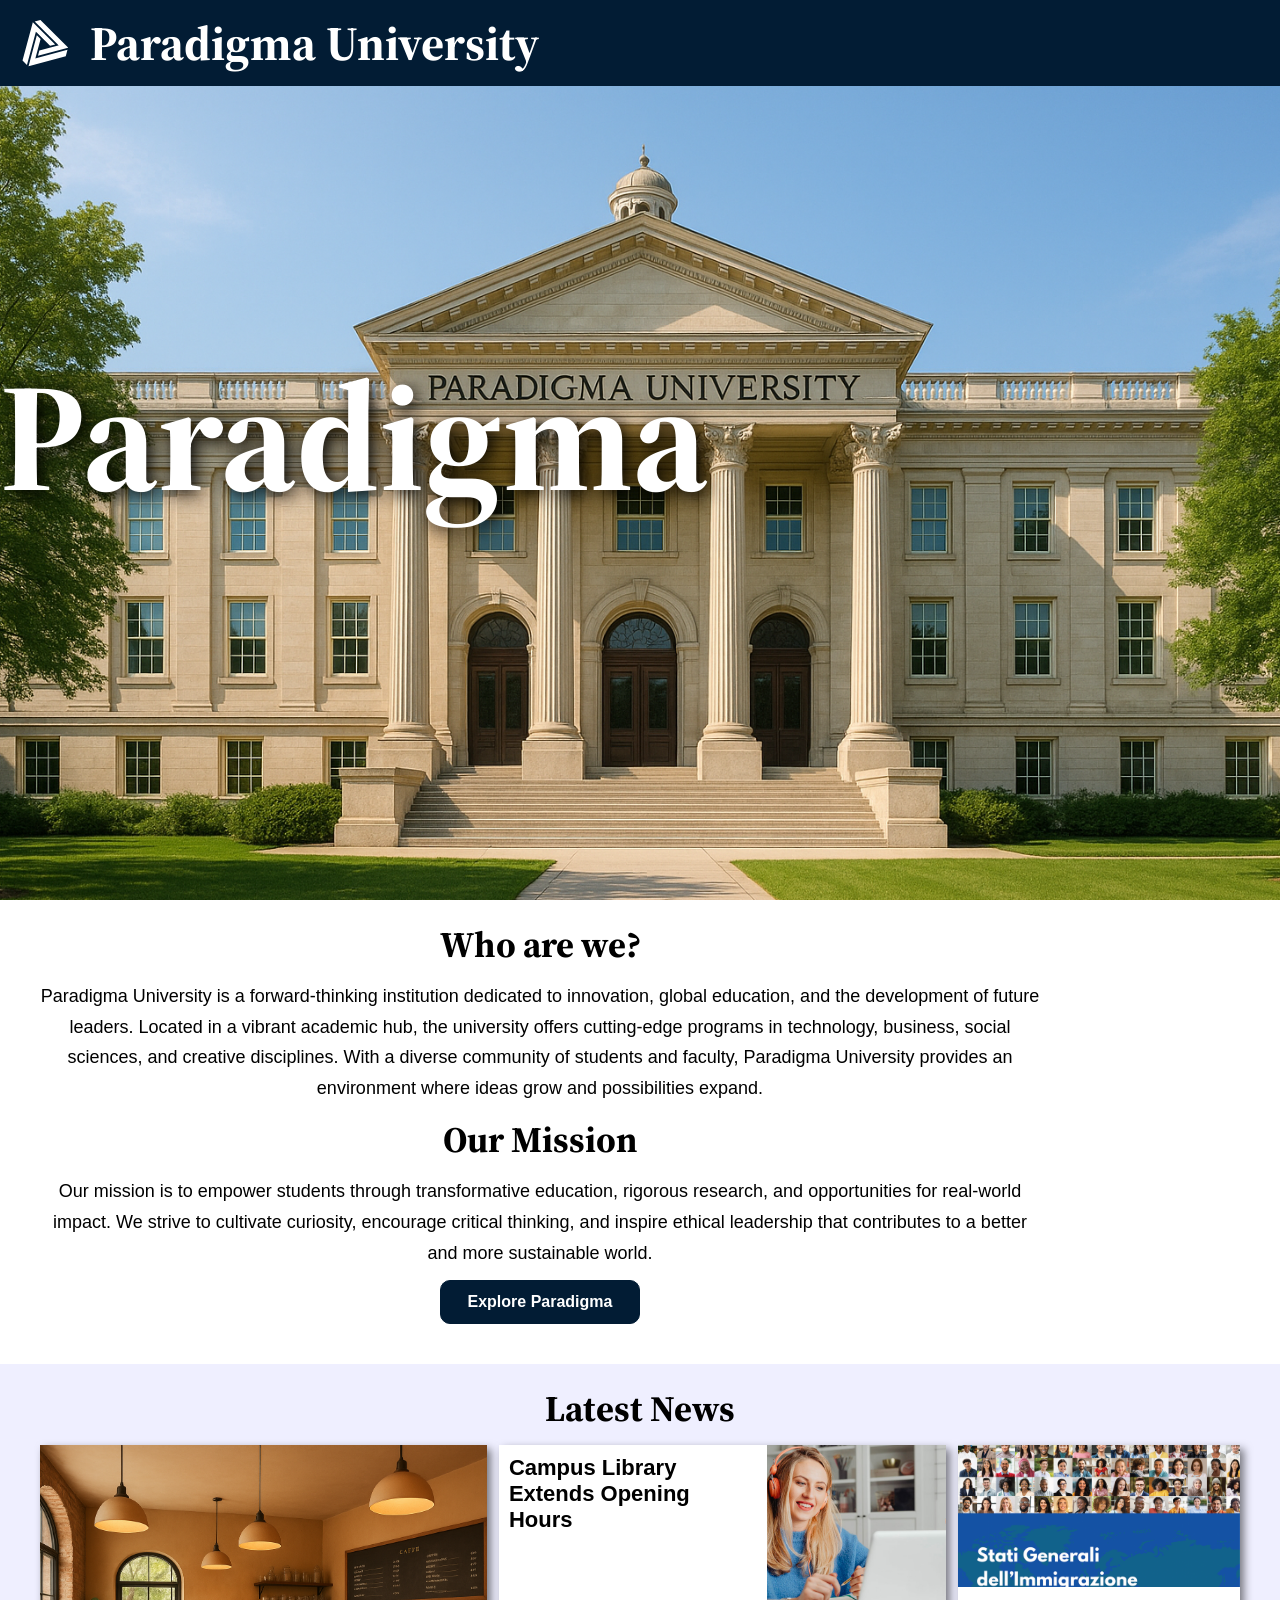
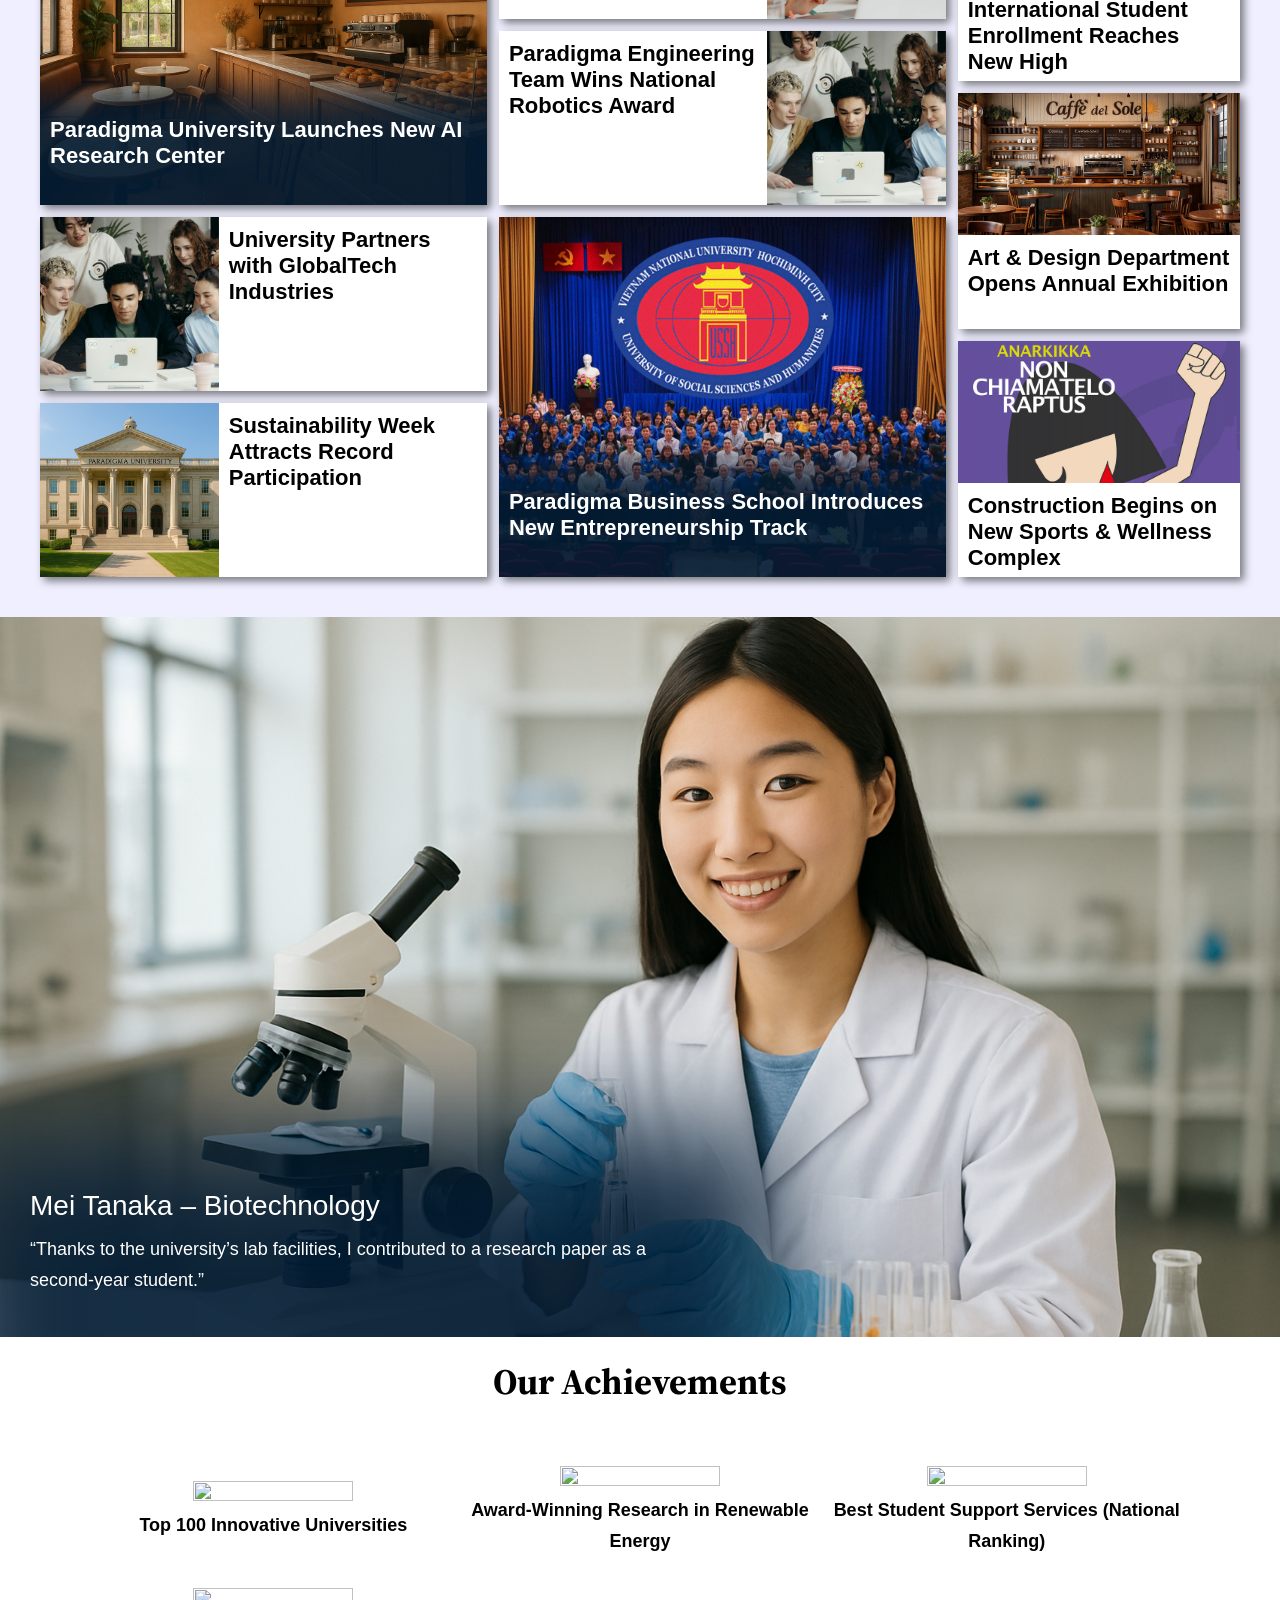
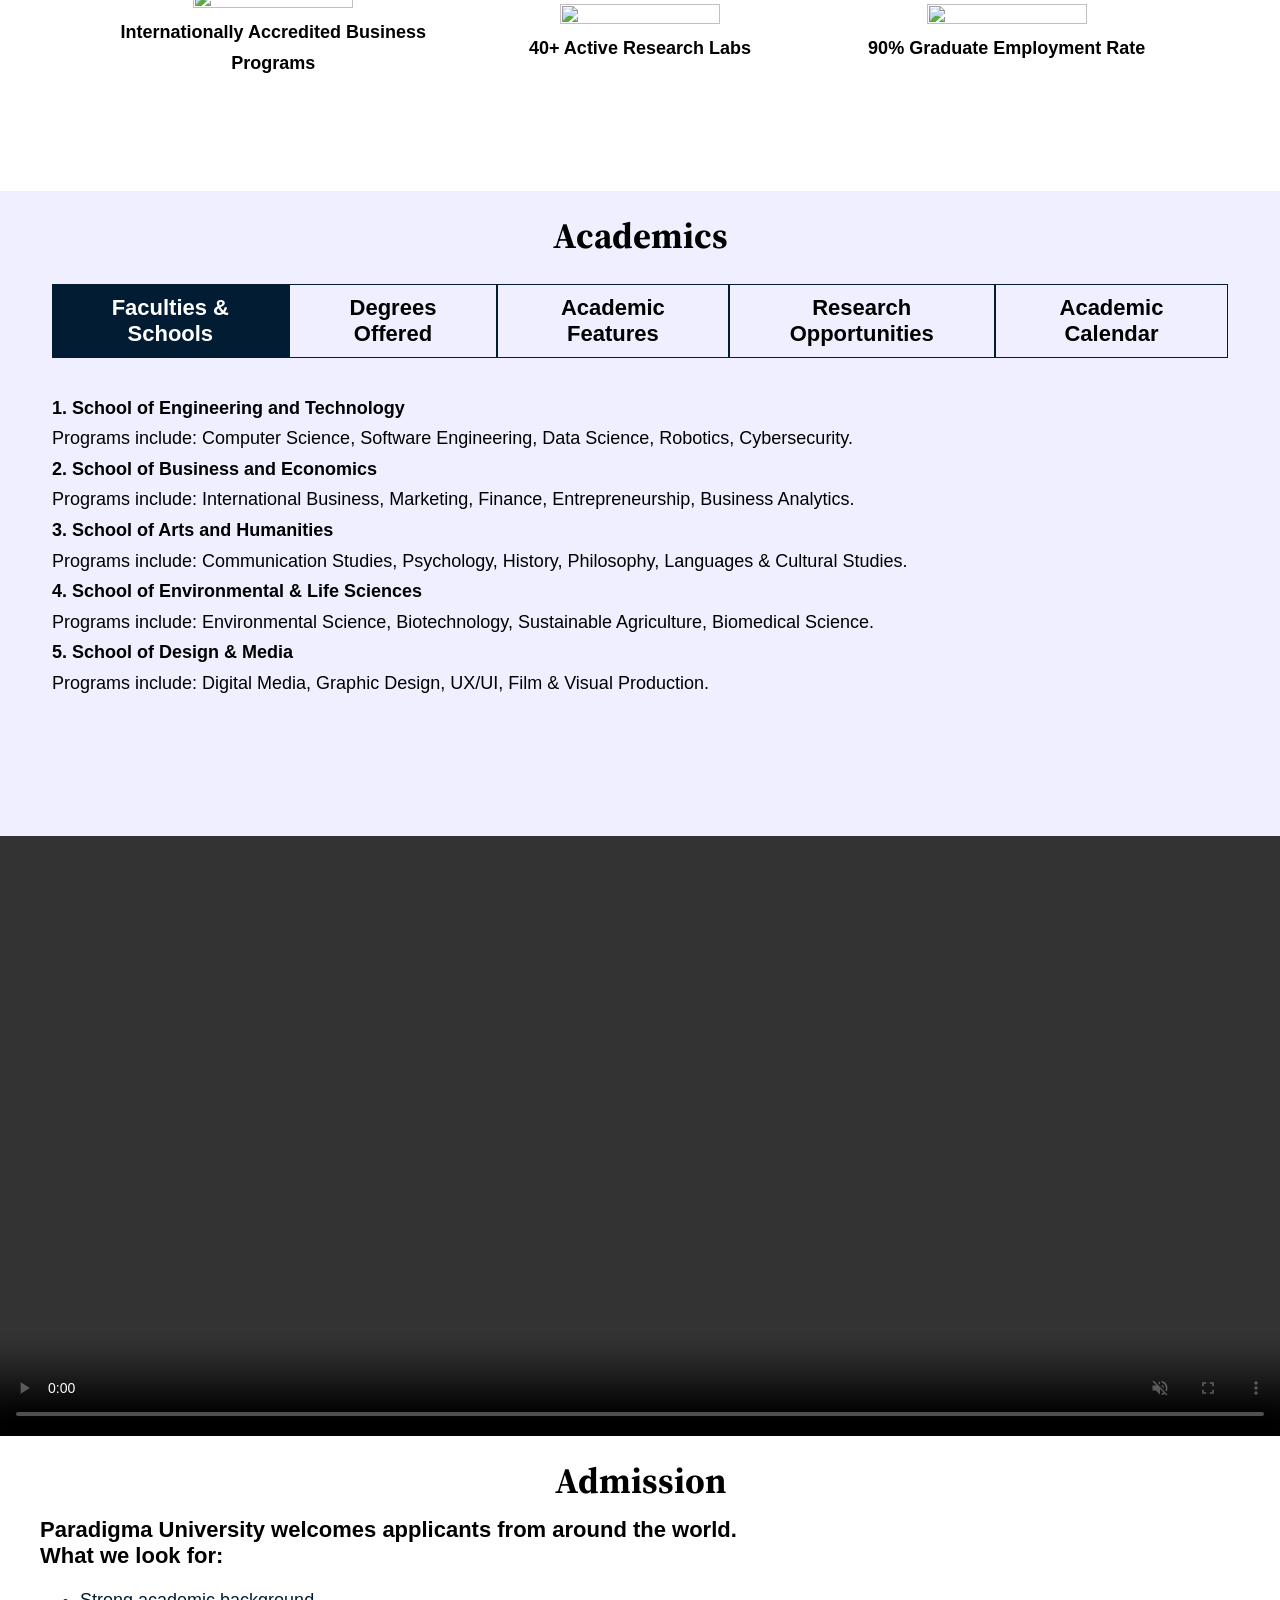
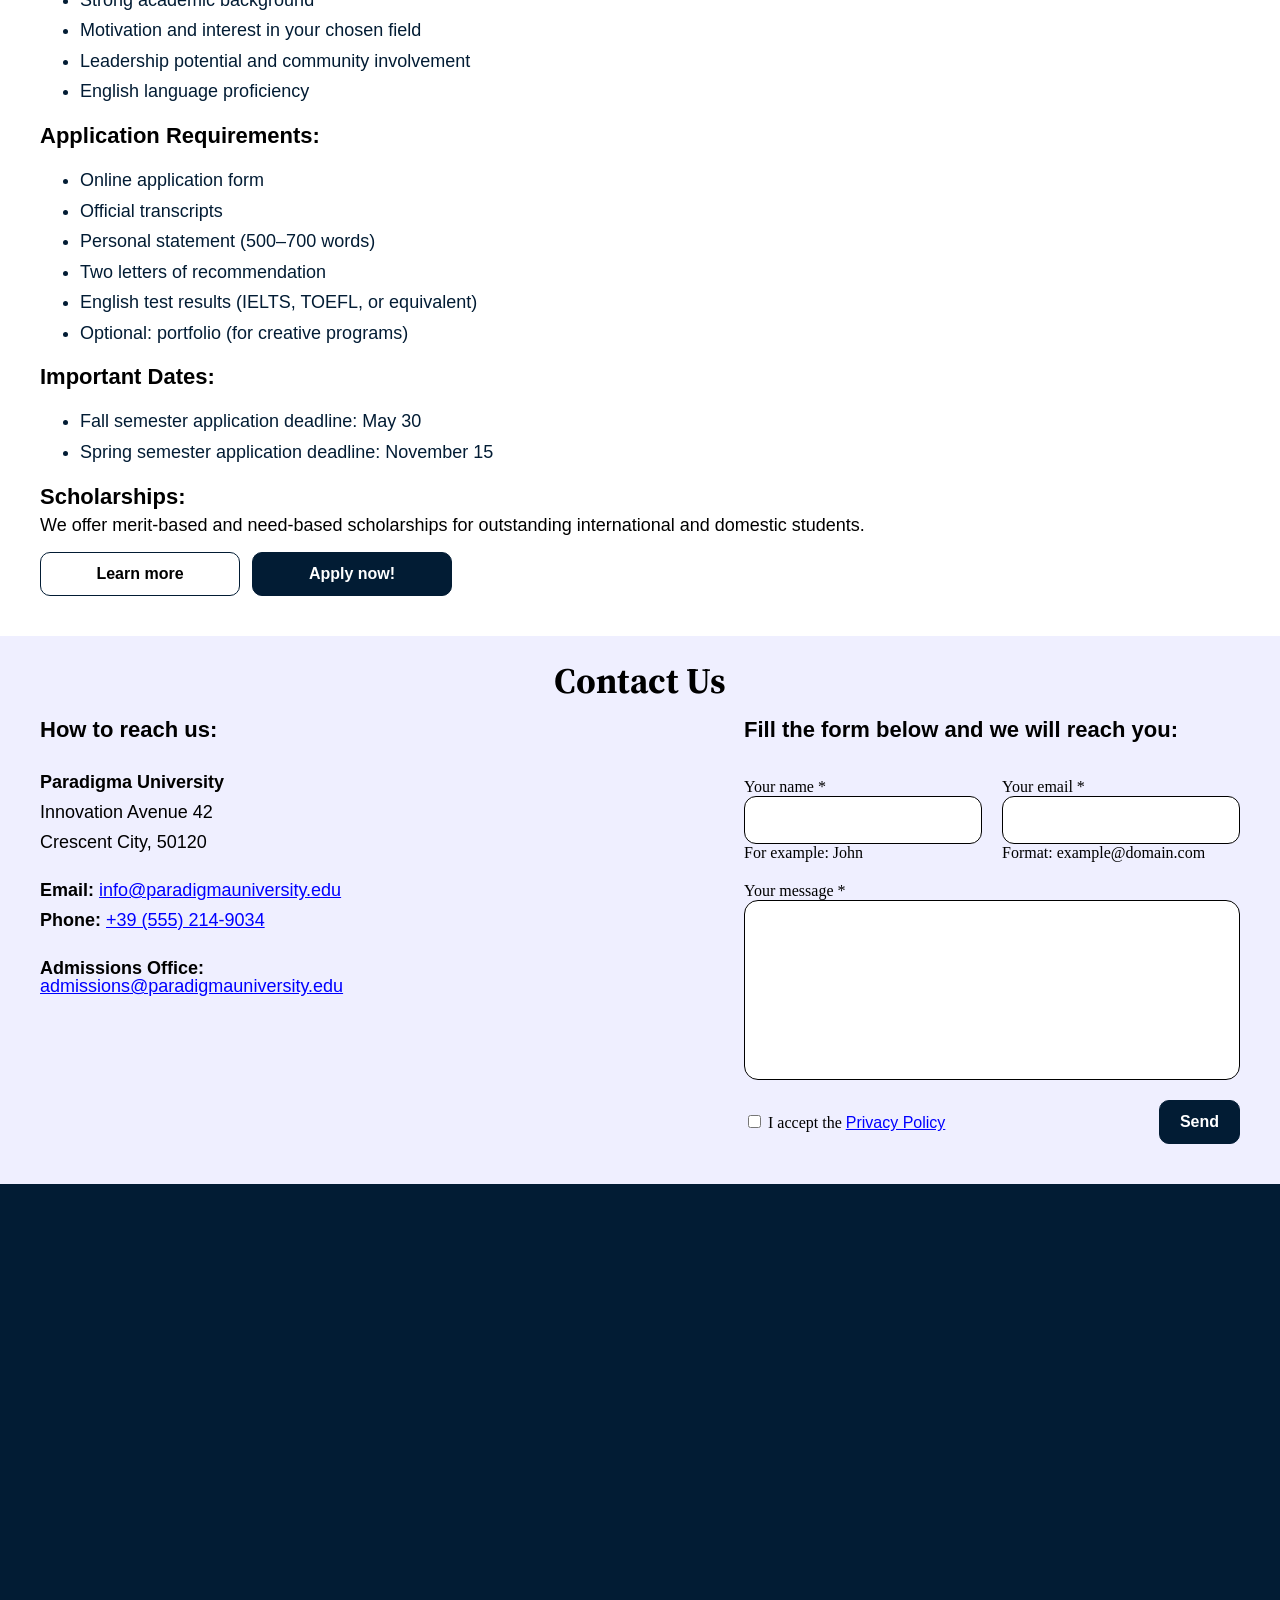
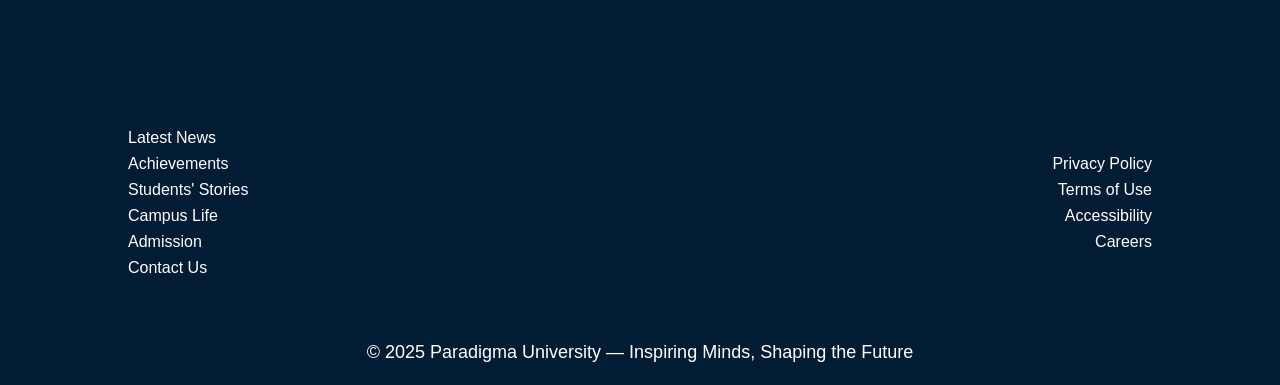
==== code/index.html @ 3891c6e1 "Ultimi ritocchi" ====
<!doctype html>
<html lang="en">
  <head>
    <meta charset="UTF-8" />
    <meta name="viewport" content="width=device-width, initial-scale=1.0" />
    <title>Paradigma University | Ilia Puchkov</title>

    <!-- Font -->
    <link rel="preconnect" href="https://fonts.googleapis.com" />
    <link rel="preconnect" href="https://fonts.gstatic.com" crossorigin />
    <link
      href="https://fonts.googleapis.com/css2?family=Source+Serif+4:ital,opsz,wght@0,8..60,200..900;1,8..60,200..900&display=swap"
      rel="stylesheet"
    />
    <link rel="preconnect" href="https://fonts.googleapis.com" />
    <link rel="preconnect" href="https://fonts.gstatic.com" crossorigin />
    <link
      href="https://fonts.googleapis.com/css2?family=Source+Serif+4:ital,opsz,wght@0,8..60,200..900;1,8..60,200..900&display=swap"
      rel="stylesheet"
    />

    <!-- Icons -->
    <link
      rel="stylesheet"
      href="https://cdnjs.cloudflare.com/ajax/libs/font-awesome/7.0.1/css/all.min.css"
      integrity="sha512-2SwdPD6INVrV/lHTZbO2nodKhrnDdJK9/kg2XD1r9uGqPo1cUbujc+IYdlYdEErWNu69gVcYgdxlmVmzTWnetw=="
      crossorigin="anonymous"
      referrerpolicy="no-referrer"
    />

    <!-- Custom CSS -->
    <link rel="stylesheet" href="style.css" />
  </head>
  <body>
    <header class="cover">
      <div class="cover-wrapper">
        <div class="cover-top">
          <div class="cover__logo__title">
            <div class="cover__logo">
              <img
                class="cover__logo__image"
                src="./img/paradigma_logo_light.svg"
                alt="Paradigma University"
                loading="lazy"
              />
            </div>
            <div class="cover__title">
              <a href="#top"> <h1>Paradigma University</h1></a>
            </div>
          </div>

          <div class="cover__navigation">
            <nav aria-label="Main navigation">
              <ul>
                <li><a href="#about">About</a></li>
                <li><a href="#news">News</a></li>
                <li><a href="#student-stories">Student stories</a></li>
                <li><a href="#our-achievements">Our Achievements</a></li>
                <li><a href="#campus-life">Campus life</a></li>
                <li><a href="#admission">Admission</a></li>
                <li><a href="#contact-us">Contact us</a></li>
              </ul>
            </nav>
          </div>

          <button
            class="cover__hb"
            aria-label="Open navigation menu"
            aria-expanded="false"
            aria-controls="mobile-menu"
            type="button"
          >
            <i class="fa-solid fa-bars" aria-hidden="true"></i>
          </button>

          <button
            class="cover__hb-close"
            aria-label="Close navigation menu"
            aria-expanded="false"
            aria-controls="mobile-menu"
            type="button"
          >
            <i class="fa-solid fa-xmark" aria-hidden="true"></i>
          </button>
        </div>

        <div class="cover-bottom">
          <nav
            id="mobile-menu"
            class="cover__hb-menu"
            aria-label="Mobile navigation"
            hidden
          >
            <a class="cover__hb-menu-button" href="#about">About</a>
            <a class="cover__hb-menu-button" href="#news">News</a>
            <a class="cover__hb-menu-button" href="#student-stories"
              >Student stories</a
            >
            <a class="cover__hb-menu-button" href="#our-achievements"
              >Our Achievements</a
            >
            <a class="cover__hb-menu-button" href="#campus-life">Campus life</a>
            <a class="cover__hb-menu-button" href="#admission">Admission</a>
            <a class="cover__hb-menu-button" href="#contact-us">Contact us</a>
          </nav>
        </div>
      </div>
    </header>
    <main class="main__container">
      <section
        class="main__section__hero"
        aria-label="Welcome to Paradigma University"
      >
        <div class="parallax-bg" aria-hidden="true"></div>
        <h1 class="hero-title parallax-title">Paradigma</h1>
      </section>
      <section
        class="main__section__white section__about fade-block"
        id="about"
      >
        <div class="about-content">
          <div>
            <h2>Who are we?</h2>
          </div>
          <div>
            <p>
              Paradigma University is a forward-thinking institution dedicated
              to innovation, global education, and the development of future
              leaders. Located in a vibrant academic hub, the university offers
              cutting-edge programs in technology, business, social sciences,
              and creative disciplines. With a diverse community of students and
              faculty, Paradigma University provides an environment where ideas
              grow and possibilities expand.
            </p>
          </div>
          <div>
            <h2>Our Mission</h2>
          </div>
          <div>
            <p>
              Our mission is to empower students through transformative
              education, rigorous research, and opportunities for real-world
              impact. We strive to cultivate curiosity, encourage critical
              thinking, and inspire ethical leadership that contributes to a
              better and more sustainable world.
            </p>
          </div>
          <button
            class="primary-button about-cta-button"
            ,
            onClick="link=('#our-achievements')"
          >
            Explore Paradigma
          </button>
        </div>
      </section>
      <section
        class="main__section__colored section__news fade-block"
        id="news"
      >
        <h2>Latest News</h2>
        <div class="news-grid">
          <article class="news-item-box big1">
            <img
              src="./img/news/news8.png"
              alt="Modern AI research facility with advanced computing equipment"
              loading="lazy"
            />
            <div class="news-box-dark-block" aria-hidden="true"></div>
            <h4>Paradigma University Launches New AI Research Center</h4>
          </article>

          <article class="news-item-box big2">
            <img
              src="./img/news/news3.png"
              alt="Business students collaborating in modern classroom"
              loading="lazy"
            />
            <div class="news-box-dark-block" aria-hidden="true"></div>
            <h4>
              Paradigma Business School Introduces New Entrepreneurship Track
            </h4>
          </article>

          <article class="news-item-small small1">
            <h4>Campus Library Extends Opening Hours</h4>
            <img
              src="./img/news/news1.jpg"
              alt="Students studying in library"
              loading="lazy"
            />
          </article>

          <article class="news-item-small small2">
            <h4>Paradigma Engineering Team Wins National Robotics Award</h4>
            <img
              src="./img/news/news5.jpg"
              alt="Engineering students with robotics project"
              loading="lazy"
            />
          </article>

          <article class="news-item-small-alt small3">
            <img
              src="./img/news/news5.jpg"
              alt="Business partnership signing ceremony"
              loading="lazy"
            />
            <h4>University Partners with GlobalTech Industries</h4>
          </article>

          <article class="news-item-small-alt small4">
            <img
              src="./img/news/news6.png"
              alt="Students participating in sustainability event"
              loading="lazy"
            />
            <h4>Sustainability Week Attracts Record Participation</h4>
          </article>

          <article class="news-item-wide wide1">
            <img
              src="./img/news/news4.png"
              alt="Diverse group of international students on campus"
              loading="lazy"
            />
            <h4>International Student Enrollment Reaches New High</h4>
          </article>

          <article class="news-item-wide wide2">
            <img
              src="./img/news/news7.png"
              alt="Art gallery exhibition with creative works"
              loading="lazy"
            />
            <h4>Art & Design Department Opens Annual Exhibition</h4>
          </article>

          <article class="news-item-wide wide3">
            <img
              src="./img/news/news2.jpg"
              alt="Construction site of new sports complex"
              loading="lazy"
            />
            <h4>Construction Begins on New Sports & Wellness Complex</h4>
          </article>
        </div>
      </section>
      <section
        class="main__section__filled section__stories fade-block"
        id="student-stories"
      >
        <div
          class="stories__carousel"
          aria-label="Student testimonials"
          aria-roledescription="carousel"
        >
          <div class="carousel-track">
            <div class="slide">
              <img
                src="./img/student-stories/student-story3.png"
                alt="Liam Rivera presenting business plan"
                loading="lazy"
              />
              <div class="slide-dark-block-container">
                <div class="slide-dark-block"></div>
              </div>
              <div class="slide-text-container">
                <h3>Liam Rivera – Business Administration</h3>
                <p>
                  “Joining the entrepreneurship incubator allowed me to turn a
                  class project into a real company.”
                </p>
              </div>
            </div>
            <div class="slide">
              <img
                src="./img/student-stories/student-story1.png"
                alt="Mei Tanaka working in biotechnology laboratory"
                loading="lazy"
              />
              <div class="slide-dark-block-container">
                <div class="slide-dark-block"></div>
              </div>
              <div class="slide-text-container">
                <h3>Mei Tanaka – Biotechnology</h3>
                <p>
                  “Thanks to the university’s lab facilities, I contributed to a
                  research paper as a second-year student.”
                </p>
              </div>
            </div>
            <div class="slide">
              <img
                src="./img/student-stories/student-story2.png"
                alt="Emily Dawson coding on computer"
                loading="lazy"
              />
              <div class="slide-dark-block-container">
                <div class="slide-dark-block"></div>
              </div>
              <div class="slide-text-container">
                <h3>Emily Dawson – Computer Science</h3>
                <p>
                  “My research internship at Paradigma helped me build the
                  confidence to create my own AI startup.”
                </p>
              </div>
            </div>
            <div class="slide">
              <img
                src="./img/student-stories/student-story3.png"
                alt="Liam Rivera presenting business plan"
                loading="lazy"
              />
              <div class="slide-dark-block-container">
                <div class="slide-dark-block"></div>
              </div>
              <div class="slide-text-container">
                <h3>Liam Rivera – Business Administration</h3>
                <p>
                  “Joining the entrepreneurship incubator allowed me to turn a
                  class project into a real company.”
                </p>
              </div>
            </div>
            <div class="slide">
              <img
                src="./img/student-stories/student-story1.png"
                alt="Mei Tanaka working in biotechnology laboratory"
                loading="lazy"
              />
              <div class="slide-dark-block-container">
                <div class="slide-dark-block"></div>
              </div>
              <div class="slide-text-container">
                <h3>Mei Tanaka – Biotechnology</h3>
                <p>
                  “Thanks to the university’s lab facilities, I contributed to a
                  research paper as a second-year student.”
                </p>
              </div>
            </div>
          </div>
          <i
            class="fa-solid fa-chevron-left arrow prev"
            aria-label="Previous student story"
          ></i>
          <i
            class="fa-solid fa-chevron-right arrow next"
            aria-label="Next student story"
          ></i>
        </div>
      </section>
      <section
        class="main__section__white section__achievements fade-block"
        id="our-achievements"
      >
        <h2>Our Achievements</h2>
        <div class="achievements-container">
          <div class="achievement-element">
            <img
              src="./img/achievements/achieve_1.svg"
              alt=""
              role="presentation"
              loading="lazy"
            />
            <p>Top 100 Innovative Universities</p>
          </div>
          <div class="achievement-element">
            <img
              src="./img/achievements/achieve_2.svg"
              alt=""
              role="presentation"
              loading="lazy"
            />
            <p>Award-Winning Research in Renewable Energy</p>
          </div>
          <div class="achievement-element">
            <img
              src="./img/achievements/achieve_3.svg"
              alt=""
              role="presentation"
              loading="lazy"
            />
            <p>Best Student Support Services (National Ranking)</p>
          </div>
          <div class="achievement-element">
            <img
              src="./img/achievements/achieve_4.svg"
              alt=""
              role="presentation"
              loading="lazy"
            />
            <p>Internationally Accredited Business Programs</p>
          </div>
          <div class="achievement-element">
            <img
              src="./img/achievements/achieve_5.svg"
              alt=""
              role="presentation"
              loading="lazy"
            />
            <p>40+ Active Research Labs</p>
          </div>
          <div class="achievement-element">
            <img
              src="./img/achievements/achieve_6.svg"
              alt=""
              role="presentation"
              loading="lazy"
            />
            <p>90% Graduate Employment Rate</p>
          </div>
        </div>
      </section>
      <section
        class="main__section__colored section__academics fade-block"
        id="academics"
      >
        <h2>Academics</h2>
        <div class="academics-container">
          <div
            class="academics-chapter-headers"
            role="tablist"
            aria-label="Academic information categories"
          >
            <div
              role="tab"
              aria-selected="true"
              aria-controls="panel-1"
              id="tab-1"
              class="academics-chapter-header header-1 header-active"
            >
              <h4>Faculties & Schools</h4>
            </div>
            <div
              role="tab"
              aria-selected="false"
              aria-controls="panel-2"
              id="tab-2"
              class="academics-chapter-header header-2"
            >
              <h4>Degrees Offered</h4>
            </div>
            <div
              role="tab"
              aria-selected="false"
              aria-controls="panel-3"
              id="tab-3"
              class="academics-chapter-header header-3"
            >
              <h4>Academic Features</h4>
            </div>
            <div
              role="tab"
              aria-selected="false"
              aria-controls="panel-4"
              id="tab-4"
              class="academics-chapter-header header-4"
            >
              <h4>Research Opportunities</h4>
            </div>
            <div
              role="tab"
              aria-selected="false"
              aria-controls="panel-5"
              id="tab-5"
              class="academics-chapter-header header-5"
            >
              <h4>Academic Calendar</h4>
            </div>
          </div>
          <div
            role="tabpanel"
            id="panel-1"
            aria-labelledby="tab-1"
            class="academics-chapter-body body-1 body-active"
          >
            <p>
              <strong>1. School of Engineering and Technology</strong> <br />
              Programs include: Computer Science, Software Engineering, Data
              Science, Robotics, Cybersecurity. <br />
              <strong>2. School of Business and Economics </strong
              ><br />Programs include: International Business, Marketing,
              Finance, Entrepreneurship, Business Analytics. <br /><strong
                >3. School of Arts and Humanities </strong
              ><br />Programs include: Communication Studies, Psychology,
              History, Philosophy, Languages & Cultural Studies. <br /><strong
                >4. School of Environmental & Life Sciences </strong
              ><br />Programs include: Environmental Science, Biotechnology,
              Sustainable Agriculture, Biomedical Science. <br /><strong
                >5. School of Design & Media</strong
              >
              <br />Programs include: Digital Media, Graphic Design, UX/UI, Film
              & Visual Production.
            </p>
          </div>
          <div
            role="tabpanel"
            id="panel-2"
            aria-labelledby="tab-2"
            class="academics-chapter-body body-2"
          >
            <ul>
              <li>Undergraduate Programs (Bachelor’s)</li>
              <li>Graduate Programs (Master’s & PhD)</li>
              <li>Professional Certificates</li>
              <li>Online & Hybrid Courses</li>
            </ul>
          </div>
          <div
            role="tabpanel"
            id="panel-3"
            aria-labelledby="tab-3"
            class="academics-chapter-body body-3"
          >
            <ul>
              <li>
                <strong>Small class sizes</strong> for personalized learning
              </li>
              <li>
                <strong>International faculty</strong> with industry and
                research experience
              </li>
              <li>
                <strong>Project-based curriculum</strong> connected to
                real-world challenges
              </li>
              <li>
                <strong>Study abroad programs</strong> with partner universities
                worldwide
              </li>
              <li><strong>Career-oriented labs & studios</strong></li>
              <li>
                <strong>Honors Program</strong> for high-achieving students
              </li>
            </ul>
          </div>
          <div
            role="tabpanel"
            id="panel-4"
            aria-labelledby="tab-4"
            class="academics-chapter-body body-4"
          >
            <p>
              <strong
                >Students at Paradigma University can participate in:</strong
              >
            </p>
            <ul>
              <li>40+ specialized research labs</li>
              <li>Undergraduate researchbr assistantships</li>
              <li>Innovation challenges & hackathons</li>
              <li>Collaborative projects with industry partners</li>
            </ul>
          </div>
          <div
            role="tabpanel"
            id="panel-5"
            aria-labelledby="tab-5"
            class="academics-chapter-body body-5"
          >
            <p>
              <strong>Fall Semester</strong> – September to December
              <br /><strong>Spring Semester</strong> – February to June
              <br /><strong>Summer Term</strong> – July to August (optional
              intensive courses)
            </p>
          </div>
        </div>
      </section>
      <section
        class="main__section__filled section__campus-life fade-block"
        id="campus-life"
      >
        <h2>Campus Life</h2>
        <video
          class="campus-life-video"
          src="./src/campus-life.mp4"
          controls
          muted
          playsinline
          loop
          aria-label="Campus life video tour showing student activities and facilities"
        ></video>
      </section>
      <section
        class="main__section__white section__admission fade-block"
        id="admission"
      >
        <h2>Admission</h2>
        <div class="admissions-content">
          <h4>
            Paradigma University welcomes applicants from around the world.
          </h4>

          <h4>What we look for:</h4>
          <ul>
            <li>Strong academic background</li>
            <li>Motivation and interest in your chosen field</li>
            <li>Leadership potential and community involvement</li>
            <li>English language proficiency</li>
          </ul>

          <h4>Application Requirements:</h4>
          <ul>
            <li>Online application form</li>
            <li>Official transcripts</li>
            <li>Personal statement (500–700 words)</li>
            <li>Two letters of recommendation</li>
            <li>English test results (IELTS, TOEFL, or equivalent)</li>
            <li>Optional: portfolio (for creative programs)</li>
          </ul>

          <h4>Important Dates:</h4>
          <ul>
            <li>Fall semester application deadline: May 30</li>
            <li>Spring semester application deadline: November 15</li>
          </ul>

          <h4>Scholarships:</h4>
          <p>
            We offer merit-based and need-based scholarships for outstanding
            international and domestic students.
          </p>
          <div class="admission-cta-buttons">
            <button class="secondary-button">Learn more</button>
            <button class="primary-button">Apply now!</button>
          </div>
        </div>
      </section>
      <section
        class="main__section__colored section__contact-us fade-block"
        id="contact-us"
      >
        <h2>Contact Us</h2>
        <div class="contact-wrapper">
          <div class="contact-info">
            <h4>How to reach us:</h4>

            <p><strong>Paradigma University</strong></p>
            <p>Innovation Avenue 42</p>
            <p>Crescent City, 50120</p>

            <br />

            <p>
              <strong>Email:</strong>
              <a
                href="mailto:info@paradigmauniversity.edu"
                style="color: blue; text-decoration: underline"
                >info@paradigmauniversity.edu</a
              >
            </p>
            <p>
              <strong>Phone:</strong>
              <a
                href="tel:+395552149034"
                style="color: blue; text-decoration: underline"
                >+39 (555) 214-9034</a
              >
            </p>

            <br />

            <p>
              <strong>Admissions Office:</strong><br />
              <a
                href="mailto:admissions@paradigmauniversity.edu"
                style="color: blue; text-decoration: underline"
                >admissions@paradigmauniversity.edu</a
              >
            </p>
          </div>

          <div class="contact-form">
            <h4>Fill the form below and we will reach you:</h4>

            <form
              class="contact-us-form"
              aria-labelledby="contact-form-heading"
            >
              <div class="form-row">
                <div class="form-field">
                  <label for="contact-name">
                    Your name
                    <span class="required" aria-label="required">*</span>
                  </label>
                  <input
                    type="text"
                    id="contact-name"
                    name="name"
                    required
                    aria-required="true"
                    autocomplete="name"
                  />
                  <span id="email-format" class="field-hint"
                    >For example: John</span
                  >
                </div>

                <div class="form-field">
                  <label for="contact-email">
                    Your email
                    <span class="required" aria-label="required">*</span>
                  </label>
                  <input
                    type="email"
                    id="contact-email"
                    name="email"
                    required
                    aria-required="true"
                    autocomplete="email"
                    aria-describedby="email-format"
                  />
                  <span id="email-format" class="field-hint"
                    >Format: example@domain.com</span
                  >
                </div>
              </div>

              <div class="form-field">
                <label for="contact-message">
                  Your message
                  <span class="required" aria-label="required">*</span>
                </label>
                <textarea
                  id="contact-message"
                  name="message"
                  required
                  aria-required="true"
                  rows="5"
                ></textarea>
              </div>

              <div class="form-bottom">
                <div class="checkbox-field">
                  <input
                    type="checkbox"
                    id="privacy-policy"
                    name="privacy"
                    required
                    aria-required="true"
                  />
                  <label for="privacy-policy">
                    I accept the
                    <a href="#" style="color: blue; text-decoration: underline"
                      >Privacy Policy</a
                    >
                  </label>
                </div>

                <button class="primary-button" type="submit">Send</button>
              </div>

              <div
                id="form-status"
                role="status"
                aria-live="polite"
                aria-atomic="true"
              ></div>
            </form>
          </div>
        </div>
      </section>
      <iframe
        class="map fade-block"
        src="https://www.google.com/maps/embed?pb=!1m18!1m12!1m3!1d5691.75243709149!2d11.349549176879098!3d44.49720307107462!2m3!1f0!2f0!3f0!3m2!1i1024!2i768!4f13.1!3m3!1m2!1s0x477fd4bb0ed9d74f%3A0x851bdc6a12c818e2!2sFaculty%20of%20Economics%20-%20University%20of%20Bologna!5e0!3m2!1sen!2sit!4v1764908519779!5m2!1sen!2sit"
        width="100%"
        height="500"
        style="border: 0"
        allowfullscreen=""
        loading="lazy"
        referrerpolicy="no-referrer-when-downgrade"
        aria-label="Interactive map of Paradigma University campus location"
      ></iframe>
    </main>
    <footer class="footer">
      <div class="footer-wrapper">
        <nav class="footer__socials" aria-label="Social media">
          <a
            href="https://instagram.com"
            target="_blank"
            rel="noopener noreferrer"
            aria-label="Follow us on Instagram (opens in new window)"
            class="social-icon"
          >
            <i class="fa-brands fa-instagram" aria-hidden="true"></i>
          </a>
          <a
            href="https://youtube.com"
            target="_blank"
            rel="noopener noreferrer"
            aria-label="Subscribe to our YouTube channel (opens in new window)"
            class="social-icon"
          >
            <i class="fa-brands fa-youtube" aria-hidden="true"></i>
          </a>
          <a
            href="https://facebook.com"
            target="_blank"
            rel="noopener noreferrer"
            aria-label="Follow us on Facebook (opens in new window)"
            class="social-icon"
          >
            <i class="fa-brands fa-facebook" aria-hidden="true"></i>
          </a>
          <a
            href="https://tiktok.com"
            target="_blank"
            rel="noopener noreferrer"
            aria-label="Follow us on TikTok (opens in new window)"
            class="social-icon"
          >
            <i class="fa-brands fa-tiktok" aria-hidden="true"></i>
          </a>
        </nav>
        <div class="footer__links" aria-label="Footer navigation">
          <div class="footer__anchors">
            <a href="#">Latest News</a>
            <a href="#">Achievements</a>
            <a href="#">Students' Stories</a>
            <a href="#">Campus Life</a>
            <a href="#">Admission</a>
            <a href="#">Contact Us</a>
          </div>
          <div class="footer__info" aria-label="Legal and site information">
            <a href="#">Privacy Policy</a>
            <a href="#">Terms of Use</a>
            <a href="#">Accessibility</a>
            <a href="#">Careers</a>
          </div>
        </div>
        <div class="footer__copyright">
          <p>
            © 2025 Paradigma University — Inspiring Minds, Shaping the Future
          </p>
        </div>
      </div>
    </footer>
    <script src="./js/carousel.js"></script>
    <script src="./js/academics.js"></script>
    <script src="./js/beautiful-scroll.js"></script>
    <script src="./js/hamburger.js"></script>
  </body>
</html>
---- code/style.css ----
/* Uso le variabili CSS */
:root {
  /* palette colore */
  --primary-color: #021c34;
  --secondary-color: #0f4c85;
  --background-light: #fff;
  --background-dark: #efefff;
  --accent-color: #ff3131;
  --text-color: #000;
  --text-color-light: #fff;
  --shadow-color: rgba(0, 0, 0, 0.5);
  /* Tipografia */
  --primary-font: "Source Serif 4", serif;
  --secondary-font: "Source Sans Pro", sans-serif;
  /* Font-size */
  --h1-desktop: 48px;
  --h2-desktop: 36px;
  --h3-desktop: 28px;
  --h4-desktop: 22px;
  --p-desktop: 18px;
  --button-text-desktop: 16px;
  --h1-tablet: 40px;
  --h2-tablet: 32px;
  --h3-tablet: 26px;
  --h4-tablet: 20px;
  --p-tablet: 16px;
  --button-text-tablet: 16px;
  --h1-mobile: 28px;
  --h2-mobile: 24px;
  --h3-mobile: 20px;
  --h4-mobile: 18px;
  --p-mobile: 15px;
  --button-text-mobile: 13px;
}

/* GLOBAL STYLES */
html {
  scroll-behavior: smooth;
}
body {
  margin: 0;
  padding: 0;
  background-color: var(--primary-color);
}

/* TYPOGRAPHY  */
h1 {
  font-family: var(--primary-font);
  font-size: var(--h1-desktop);
  font-weight: bold;
  color: var(--text-color);
  margin: 0;
}
h2 {
  font-family: var(--primary-font);
  font-size: var(--h2-desktop);
  font-weight: bold;
  color: var(--text-color);
  margin: 0;
  margin-bottom: 12px;
  text-align: center;
}
h3 {
  font-family: var(--secondary-font);
  font-size: var(--h3-desktop);
  font-weight: normal;
  color: var(--text-color);
  margin: 0;
}
h4 {
  width: fit-content;
  font-family: var(--secondary-font);
  font-size: var(--h4-desktop);
  font-weight: bold;
  color: var(--text-color);
  margin: 0;
}
p {
  font-family: var(--secondary-font);
  font-size: var(--p-desktop);
  font-weight: normal;
  color: var(--text-color);
  margin: 0;
  margin-bottom: 12px;
  line-height: 170%;
}
a {
  font-family: var(--secondary-font);
  font-size: var(--p)-desktop;
  font-weight: normal;
  color: var(--text-color-light);
  text-decoration: none;
}
li {
  font-family: var(--secondary-font);
  font-size: var(--p-desktop);
  font-weight: normal;
  color: var(--primary-color);
  margin: 0;
  line-height: 170%;
}

/* CTA Buttons */
button.primary-button {
  display: flex;
  justify-content: center;
  align-items: center;
  gap: 12px;
  background: var(--primary-color);
  color: var(--text-color-light);
  border-radius: 10px;
  padding-right: 20px;
  padding-left: 20px;
  padding-bottom: 12px;
  padding-top: 12px;
  min-width: 200px;
  border: none;
  cursor: pointer;
  font-family: var(--secondary-font);
  font-size: var(--button-text);
  font-weight: 600;
  font-style: normal;
  border-width: 1px;
  border-color: var(--primary-color);
  border-style: solid;
  transition: all 0.3s ease-in-out;
}
button.primary-button:hover {
  background: var(--secondary-color);
  color: var(--text-color-light);
  border-color: var(--secondary-color);
}
button.primary-button:active {
  transition: all 0.1s ease-in-out;
  transform: scale(0.95);
}
button.secondary-button {
  display: flex;
  align-items: center;
  gap: 12px;
  justify-content: center;
  background: var(--background-light);
  color: var(--text-color);
  border-radius: 10px;
  padding-right: 20px;
  padding-left: 20px;
  padding-bottom: 12px;
  padding-top: 12px;
  min-width: 200px;
  border: none;
  cursor: pointer;
  font-family: var(--secondary-font);
  font-size: var(--button-text);
  font-weight: 600;
  font-style: normal;
  border-width: 1px;
  border-color: var(--primary-color);
  border-style: solid;
  transition: all 0.3s ease-in-out;
}
button.secondary-button:hover {
  background: var(--secondary-color);
  color: var(--text-color-light);
  border-color: var(--secondary-color);
}
button.secondary-button:active {
  transform: scale(0.95);
  transition: all 0.1s ease-in-out;
}

/* header style: */
.cover {
  display: flex;
  transition: all 0.9s;
  position: sticky;
  top: 0;
  z-index: 1;
  opacity: 1;
  justify-content: center;
  background-color: var(--primary-color);

  box-sizing: border-box;
}
.cover-wrapper {
  max-width: 2000px;
  width: 100%;
  display: flex;
  flex-direction: column;
  position: relative;
  z-index: 100;
}
.cover__title {
  cursor: pointer;
}
.cover__logo__image {
  width: 50px;
  height: auto;
  display: block;
  margin: 0 auto;
  color: var(--text-color-light);
}
.cover__logo__title h1 {
  color: var(--text-color-light);
}
.cover__navigation {
  visibility: visible;
}
.cover__navigation ul {
  list-style: none;
  display: flex;
  flex-direction: row;
  gap: 25px;
  margin: 0;
  padding: 0;
}
.cover__navigation ul li a {
  text-decoration: none;
  font-family: var(--secondary-font);
  font-size: var(--p);
  color: var(--text-color-light);
}
.cover__navigation ul li a:hover {
  text-decoration: underline;
}
.cover__logo__title {
  display: flex;
  flex-direction: row;
  gap: 20px;
  align-items: center;
}
.cover__hb {
  font-size: 28px;
  color: var(--text-color-light);
  background-color: transparent;
  cursor: pointer;
  display: none;
  border: var(--primary-color);
  transition: all 0.3s ease-in-out;
}
.cover__hb-close {
  font-size: 28px;
  color: var(--text-color-light);
  background-color: transparent;
  cursor: pointer;
  display: none;
  border: var(--primary-color);
}
.cover__hb-menu {
  background-color: var(--primary-color);
  display: flex;
  flex-direction: row;
  align-items: center;
  justify-content: space-evenly;
  gap: 30px;
  width: 100%;
  box-sizing: border-box;
  flex-wrap: wrap;
}
.cover-top {
  position: relative;
  padding: 10px 20px;
  display: flex;
  justify-content: space-between;
  align-items: center;
  flex-direction: row;
  z-index: 100;
  background-color: var(--primary-color);
}
.cover-bottom {
  position: absolute;
  top: 100%;
  right: 0;
  padding: 15px 20px;

  display: flex;
  width: 100%;
  justify-content: center;
  align-items: center;
  flex-direction: row;
  transform: translateY(-50px);
  opacity: 0;
  background-color: var(--primary-color);
  box-sizing: border-box;
  transition:
    transform 0.4s ease,
    opacity 0.4s ease;
}
.cover-bottom.hb-active {
  opacity: 1;
  transform: translateY(0);
  transition:
    transform 0.4s ease,
    opacity 0.4s ease;
}
.cover__hb-menu-button {
  text-decoration: none;
  font-family: var(--secondary-font);
  font-size: var(--p);
  color: var(--text-color-light);
}
.cover__hb-menu-button:hover {
  text-decoration: underline;
}

/* footer styles: */
.footer {
  height: fit-content;
  background-color: var(--primary-color);
  padding: 5px 10%;
  visibility: visible;
}
.footer-wrapper {
  max-width: 1200px;
  justify-self: center;
  width: 100%;
}
.footer p {
  color: var(--text-color-light);
}
.footer__socials {
  display: flex;
  flex-direction: row;
  justify-content: center;
  align-items: center;
  margin-top: 20px;
  gap: 12px;
}
.footer__links {
  display: flex;
  flex-direction: row;
  justify-content: space-between;
  align-items: center;
  margin-top: 20px;
}
.footer__socials a.social-icon {
  font-size: 2em;
  color: var(--text-color-light);
  transition: all 0.2s ease-in-out;
}
.footer__socials a.social-icon:hover {
  color: var(--text-color-light);
  cursor: pointer;
  scale: 1.3;
  transition: all 0.2s ease-in-out;
}
.footer__socials a.social-icon:active {
  transform: scale(0.6);
}
.footer__anchors {
  display: flex;
  flex-direction: column;
  justify-content: space-between;
  align-items: flex-start;
  gap: 8px;
}
.footer__info {
  display: flex;
  flex-direction: column;
  justify-content: space-between;
  align-items: flex-end;
  gap: 8px;
}
.footer__links a {
  text-decoration: none;
  font-family: var(--secondary-font);
  font-size: var(--p);
  color: var(--text-color-light);
}
.footer__links a:hover {
  text-decoration: underline;
}
.footer__copyright {
  text-align: center;
  color: var(--text-color-light);
  margin-top: 60px;
  margin-bottom: 3px;
}

/* main styles: */
.main__container .main__section__white {
  background-color: var(--background-light);
  padding: 40px;
  padding-top: 20px;
}
.main__container .main__section__colored {
  background-color: var(--background-dark);
  padding: 40px;
  padding-top: 20px;
}
.main__container .fade-block {
  scroll-margin-top: 85.5px;
}
.main__container {
  display: flex;
  flex-direction: column;
  padding: 0;
  position: relative;
  transform-style: preserve-3d;
  perspective: 1px;
  overflow-x: hidden;
}
.parallax-bg {
  position: absolute;
  top: 0;
  left: 0;
  width: 100%;
  height: 100vh;
  background-image: url("./img/main_background_picture.png");
  background-size: cover;
  background-position: center;
  z-index: -1;
}
.main__section__hero {
  position: relative;
  width: 100%;
  height: 100vh;
  overflow: hidden;
  scroll-margin-top: 85.5px;
}
.fade-block {
  position: relative;
  z-index: 2;
}
.hero-title {
  position: absolute;
  top: 30%;
  justify-self: center;
  color: var(--text-color-light);
  font-size: 154px;
  filter: drop-shadow(4px 4px 9px var(--text-color));
}

/* about section */
.about-content {
  display: flex;
  flex-direction: column;
  justify-self: center;
  align-self: center;
  max-width: 1000px;
}
.about-content p {
  text-align: center;
}
.about-cta-button {
  max-width: fit-content;
  align-self: center;
  justify-self: center;
}

/* student stories */
.stories__carousel {
  display: flex;
  width: 100%;
  height: 80vh;
  max-height: 1000px;
  overflow: hidden;
  position: relative;
}
.carousel-track {
  display: flex;
  transition: transform 1s cubic-bezier(0.22, 0.61, 0.36, 1);
}
.slide {
  min-width: 100%;
  height: 100%;
}
.slide h3 {
  /* position: absolute;
  margin-left: 30px;
  bottom: 15%;
  width: 100%; */
  color: var(--text-color-light);
  /* margin-bottom: 10px; */
}
.slide p {
  /* position: absolute;
  margin-left: 30px;
  bottom: 5%;
  width: 50%; */
  color: var(--text-color-light);
  /* margin-bottom: 10px; */
}
.slide-dark-block-container {
  position: absolute;
  bottom: 0;
  width: 100%;
  height: 50%;
  overflow: hidden;
}
.slide-dark-block {
  padding: 20px;
  padding-left: 50px;
  display: flex;
  flex-direction: column;
  background-color: var(--primary-color);
  opacity: 0.9;
  position: absolute;
  bottom: -30%;
  min-height: 70%;
  min-width: 50%;
  filter: blur(50px);
  transform: scale(1.2);
}
.slide-text-container {
  position: absolute;
  display: flex;
  flex-direction: column;
  width: 50%;
  gap: 12px;
  bottom: 0;
  padding-left: 30px;
  padding-bottom: 30px;
}
.slide img {
  width: 100%;
  height: 100%;
  object-fit: cover;
  object-position: 50% 25%;
}
.arrow {
  position: absolute;
  top: 50%;
  transform: translateY(-50%);
  border: none;
  padding: 8px 12px;
  cursor: pointer;
  font-size: 50px;
  border-radius: 6px;
  color: var(--text-color-light);
}
.arrow:hover {
  font-size: 60px;
}
.arrow.prev {
  left: 10px;
}
.arrow.next {
  right: 10px;
}

/* news section */
.news-item-box {
  position: relative;
  overflow: hidden;
  filter: drop-shadow(4px 4px 4px var(--shadow-color));
}
.news-item-box img {
  width: 100%;
  height: 100%;
  object-fit: cover;
}
.news-item-box h4 {
  position: absolute;
  left: 10px;
  bottom: 10%;
  margin: 0;
  color: white;
}
.news-box-dark-block {
  padding: 0px;
  padding-left: 50px;
  display: flex;
  flex-direction: column;
  background-color: var(--primary-color);
  opacity: 0.9;
  position: absolute;
  bottom: 0;
  min-height: 20%;
  width: 100%;
  filter: blur(10px);
  transform: scale(2.2);
}
.news-item-small,
.news-item-small-alt {
  display: flex;
  background-color: var(--background-light);
  height: 100%;
  filter: drop-shadow(4px 4px 4px var(--shadow-color));
}
.news-item-small img,
.news-item-small-alt img {
  width: 40%;
  object-fit: cover;
}
.news-item-small h4,
.news-item-small-alt h4,
.news-item-wide h4 {
  padding: 10px;
  margin: 0;
  color: var(--text-color);
}
.news-item-wide {
  background-color: var(--text-color-light);
  display: grid;
  grid-template-columns: 1fr;
  grid-template-rows: minmax(0, 6fr) minmax(0, 4fr);
  filter: drop-shadow(4px 4px 4px var(--shadow-color));
}
.news-item-wide img {
  width: 100%;
  height: 100%;
  object-fit: cover;
}

.news-item-box:hover,
.news-item-small:hover,
.news-item-small-alt:hover,
.news-item-wide:hover {
  transition: all 0.3s;
  transform: scale(1.02);
  filter: drop-shadow(4px 2px 5px var(--shadow-color));
}
.news-item-box:active,
.news-item-small:active,
.news-item-small-alt:active,
.news-item-wide:active {
  transition: all 0.3s;
  transform: scale(1);
  filter: drop-shadow(4px 4px 4px var(--shadow-color));
}
.news-grid {
  max-width: 1200px;
  justify-self: center;
  display: grid;
  grid-template-columns: 3.8fr 3.8fr 2.4fr;
  grid-template-rows: repeat(12, 50px);

  gap: 12px;
}
.news-grid {
  grid-template-areas:
    "big1   small1  wide1"
    "big1   small1  wide1"
    "big1   small1  wide1"
    "big1   small2  wide1"
    "big1   small2  wide2"
    "big1   small2  wide2"
    "small3 big2    wide2"
    "small3 big2    wide2"
    "small3 big2    wide3"
    "small4 big2    wide3"
    "small4 big2    wide3"
    "small4 big2    wide3";
}
.big1 {
  grid-area: big1;
}
.small1 {
  grid-area: small1;
}
.small2 {
  grid-area: small2;
}
.small3 {
  grid-area: small3;
}
.small4 {
  grid-area: small4;
}
.big2 {
  grid-area: big2;
}
.wide1 {
  grid-area: wide1;
}
.wide2 {
  grid-area: wide2;
}
.wide3 {
  grid-area: wide3;
}

/* achievemts section */
.achievements-container {
  max-width: 1200px;
  justify-self: center;
  display: grid;
  grid-template-columns: repeat(3, 1fr);
  grid-template-rows: repeat(2, 1fr);
  gap: 20px;
  margin: 5%;
  align-items: center;
  justify-items: center;
}
.achievement-element {
  display: flex;
  flex-direction: column;
  gap: 5px;
  align-content: center;
  justify-content: center;
}
.achievement-element p {
  align-self: center;
  text-align: center;
  font-weight: bold;
}
.achievement-element img {
  align-self: center;
  width: calc(100vw / 8);
  height: 100%;
}

/* academics section*/
.section__academics {
  position: relative;
}
.academics-container {
  max-width: 1200px;
  justify-self: center;
  display: flex;
  flex-direction: column;
  padding: 1%;
  min-height: 500px;
  max-height: 1000px;
}
.academics-container .body-1,
.academics-container .body-2,
.academics-container .body-3,
.academics-container .body-4,
.academics-container .body-5 {
  margin-top: 35px;
  display: none;
}
.academics-container .body-active {
  display: flex;
  flex-direction: column;
}
.academics-chapter-headers {
  position: relative;
  display: flex;
  flex-direction: row;
  justify-content: center;
}
.academics-chapter-header {
  cursor: pointer;
  padding: 10px 40px;
  border: 1px solid var(--primary-color);
}
.academics-chapter-header:hover {
  background-color: var(--secondary-color);
  border: 1px solid var(--primary-color);
}
.academics-chapter-header:hover h4 {
  color: var(--text-color-light);
}
.academics-chapter-header h4 {
  color: var(--text-color);
  text-align: center;
}
.header-active {
  background-color: #021c34;
}
.header-active h4 {
  color: var(--text-color-light);
}
.header-active:hover {
  background-color: #021c34;
}
.header-active:hover h4 {
  color: var(--text-color-light);
}

/* campus-life section */
.section__campus-life {
  scroll-margin-top: 85.5px;
  display: flex;
  height: 600px;
}
.campus-life-video {
  width: 100%;
  object-fit: cover;
  object-position: 50% 25%;
}
.section__campus-life h2 {
  position: absolute;
  top: 3%;
  left: 50%;
  transform: translateX(-50%);
  color: var(--text-color-light);
  filter: drop-shadow(4px 4px 9px var(--text-color));
}

/* admission section */
.admissions-content {
  max-width: 1200px;
  justify-self: center;
  width: 100%;
}
.admission-cta-buttons {
  display: flex;
  flex-direction: row;
  gap: 12px;
}

/* contact-us section */
.contact-wrapper {
  max-width: 1200px;
  flex-wrap: wrap;
  margin: 0 auto;
  display: flex;
  flex-direction: row;
  gap: 80;
  align-items: flex-start;
}
.contact-info h4 {
  margin-bottom: 30px;
}
.contact-info {
  flex: 1;
}
.contact-info p {
  line-height: 1;
}
.contact-form {
  display: flex;
  flex-direction: column;
}
.contact-form h4 {
  margin-bottom: 35px;
}
.form-row {
  display: flex;
  gap: 20px;
  margin-bottom: 20px;
}
.form-row input {
  flex: 1;
  padding: 14px 18px;
  border-radius: 12px;
  border: 1px solid #000;
  font-size: 16px;
}
textarea,
.form-row input {
  box-sizing: border-box;
}
.contact-us-form textarea {
  width: 100%;
  height: 180px;
  padding: 16px 18px;
  border-radius: 14px;
  border: 1px solid #000;
  resize: none;
  font-size: 16px;
  margin-bottom: 20px;
}
.form-bottom {
  display: flex;
  justify-content: space-between;
  align-items: center;
}
.checkbox {
  font-size: 14px;
  text-decoration: underline;
  display: flex;
  gap: 10px;
  align-items: center;
}
.form-bottom button {
  min-width: fit-content;
}
.form-field {
  display: flex;
  flex-direction: column;
}

@media (max-width: 1420px) {
  .cover__navigation {
    display: none;
  }
  .cover__hb {
    display: block;
  }
}

@media (max-width: 990px) {
  h1 {
    font-size: var(--h1-tablet);
  }
  h2 {
    font-size: var(--h2-tablet);
  }
  h3 {
    font-size: var(--h3-tablet);
  }
  h4 {
    font-size: var(--h4-tablet);
  }
  p {
    font-size: var(--p-tablet);
  }
  a {
    font-size: var(--p-tablet);
  }
  .news-grid {
    display: grid;
    grid-template-columns: 1fr 1fr;
    grid-template-rows: repeat(5, 15vh) 10vh;
    grid-template-areas:
      "big1   small1"
      "big1   small2"
      "small3   big2"
      "small4   big2"
      "wide1   wide2"
      "wide1   wide2";
  }
  .wide3 {
    display: none;
  }
  .main__container .main__section__white {
    background-color: var(--background-light);
    padding: 15px;
    padding-top: 20px;
  }
  .main__container .main__section__colored {
    background-color: var(--background-dark);
    padding: 15px;
    padding-top: 20px;
  }
  .news-item-wide {
    grid-template-rows: minmax(0, 6fr) minmax(0, 4fr);
  }
  .academics-chapter-headers {
    flex-wrap: wrap;
  }
  .hero-title {
    font-size: 100px;
  }
}

@media (max-width: 480px) {
  h1 {
    font-size: var(--h1-mobile);
  }
  h2 {
    font-size: var(--h2-mobile);
  }
  h3 {
    font-size: var(--h3-mobile);
  }
  h4 {
    font-size: var(--h4-mobile);
  }
  p {
    font-size: var(--p-mobile);
  }
  a {
    font-size: var(--p-mobile);
  }
  .section__contact-us {
    justify-content: center;
  }
  .admission-cta-buttons {
    flex-direction: column;
  }
  .news-grid {
    display: flex;
    flex-direction: column;
  }
  .achievements-container {
    grid-template-columns: repeat(2, 1fr);
    grid-template-rows: repeat(3, 1fr);
  }
  .hero-title {
    font-size: 90px;
    top: 40%;
  }
  .wide3,
  .wide2 {
    display: none;
  }
  .news-item-wide {
    max-height: 200px;
  }
}
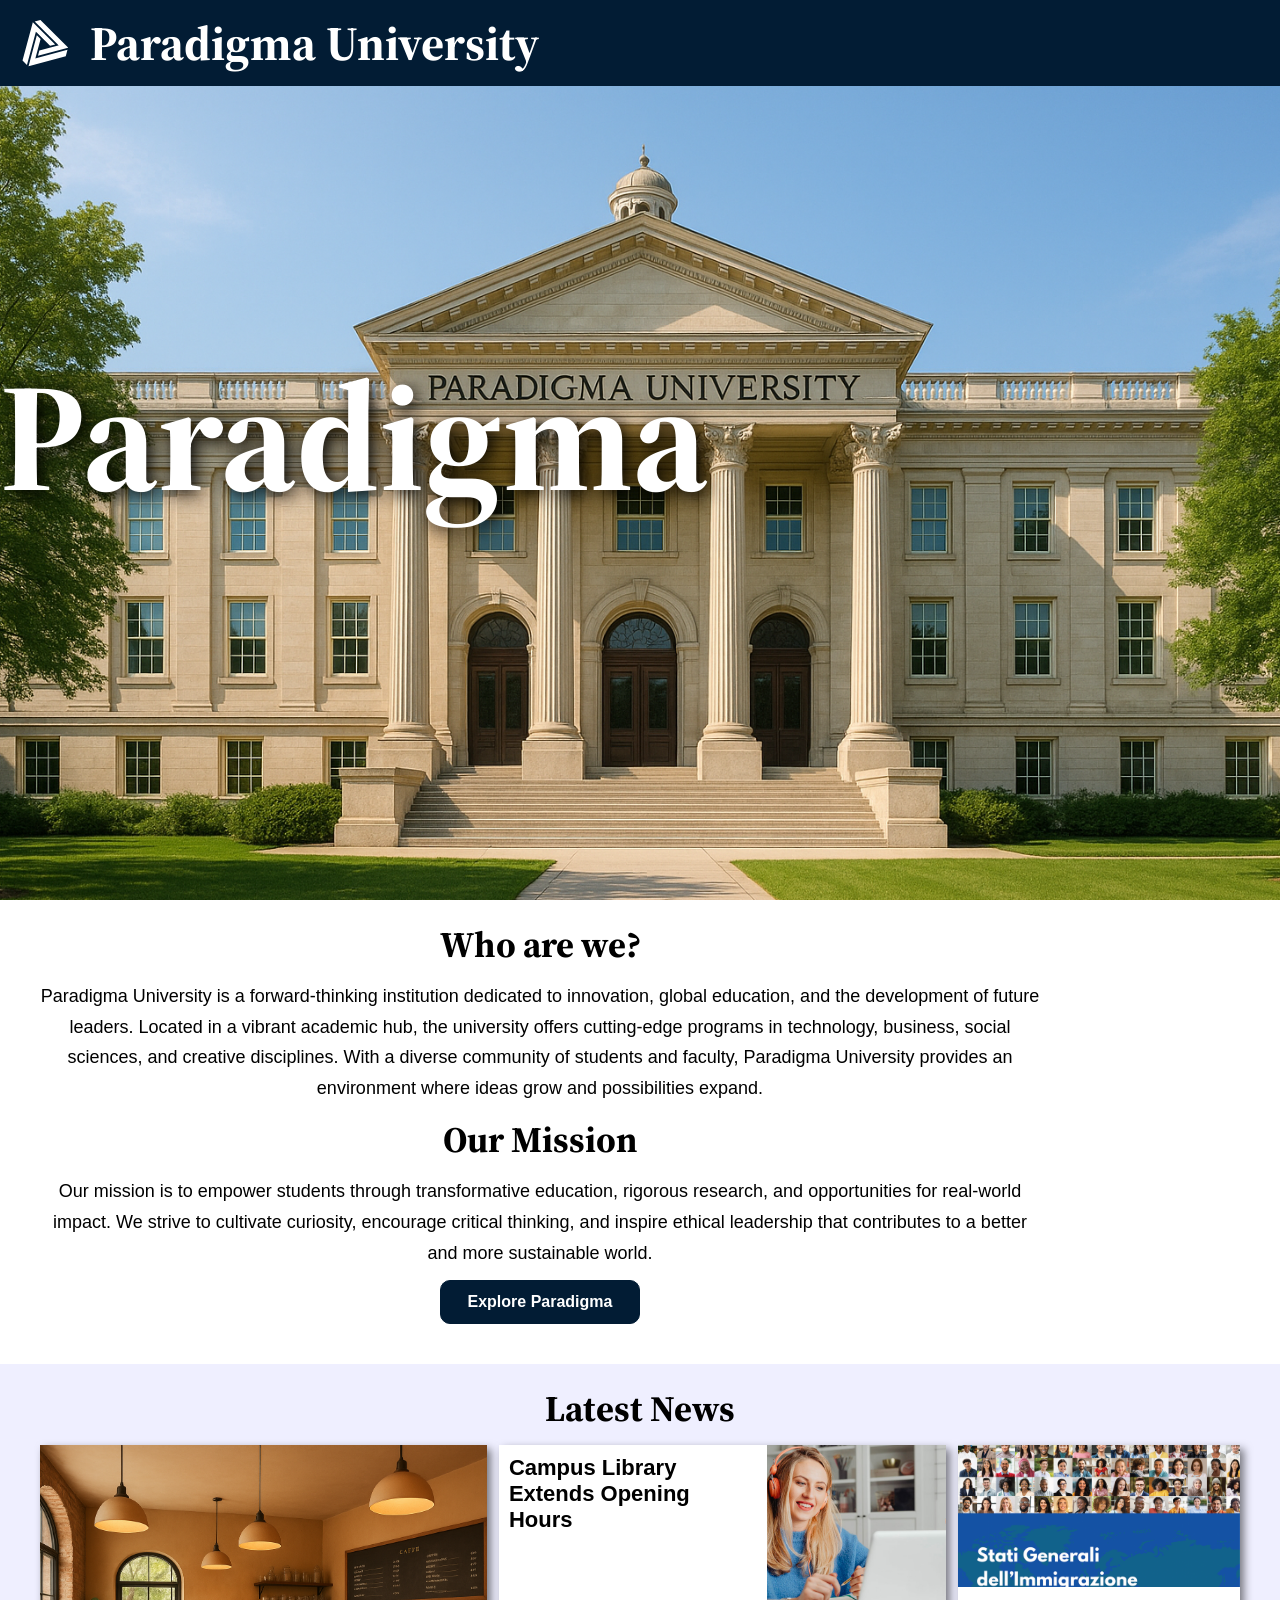
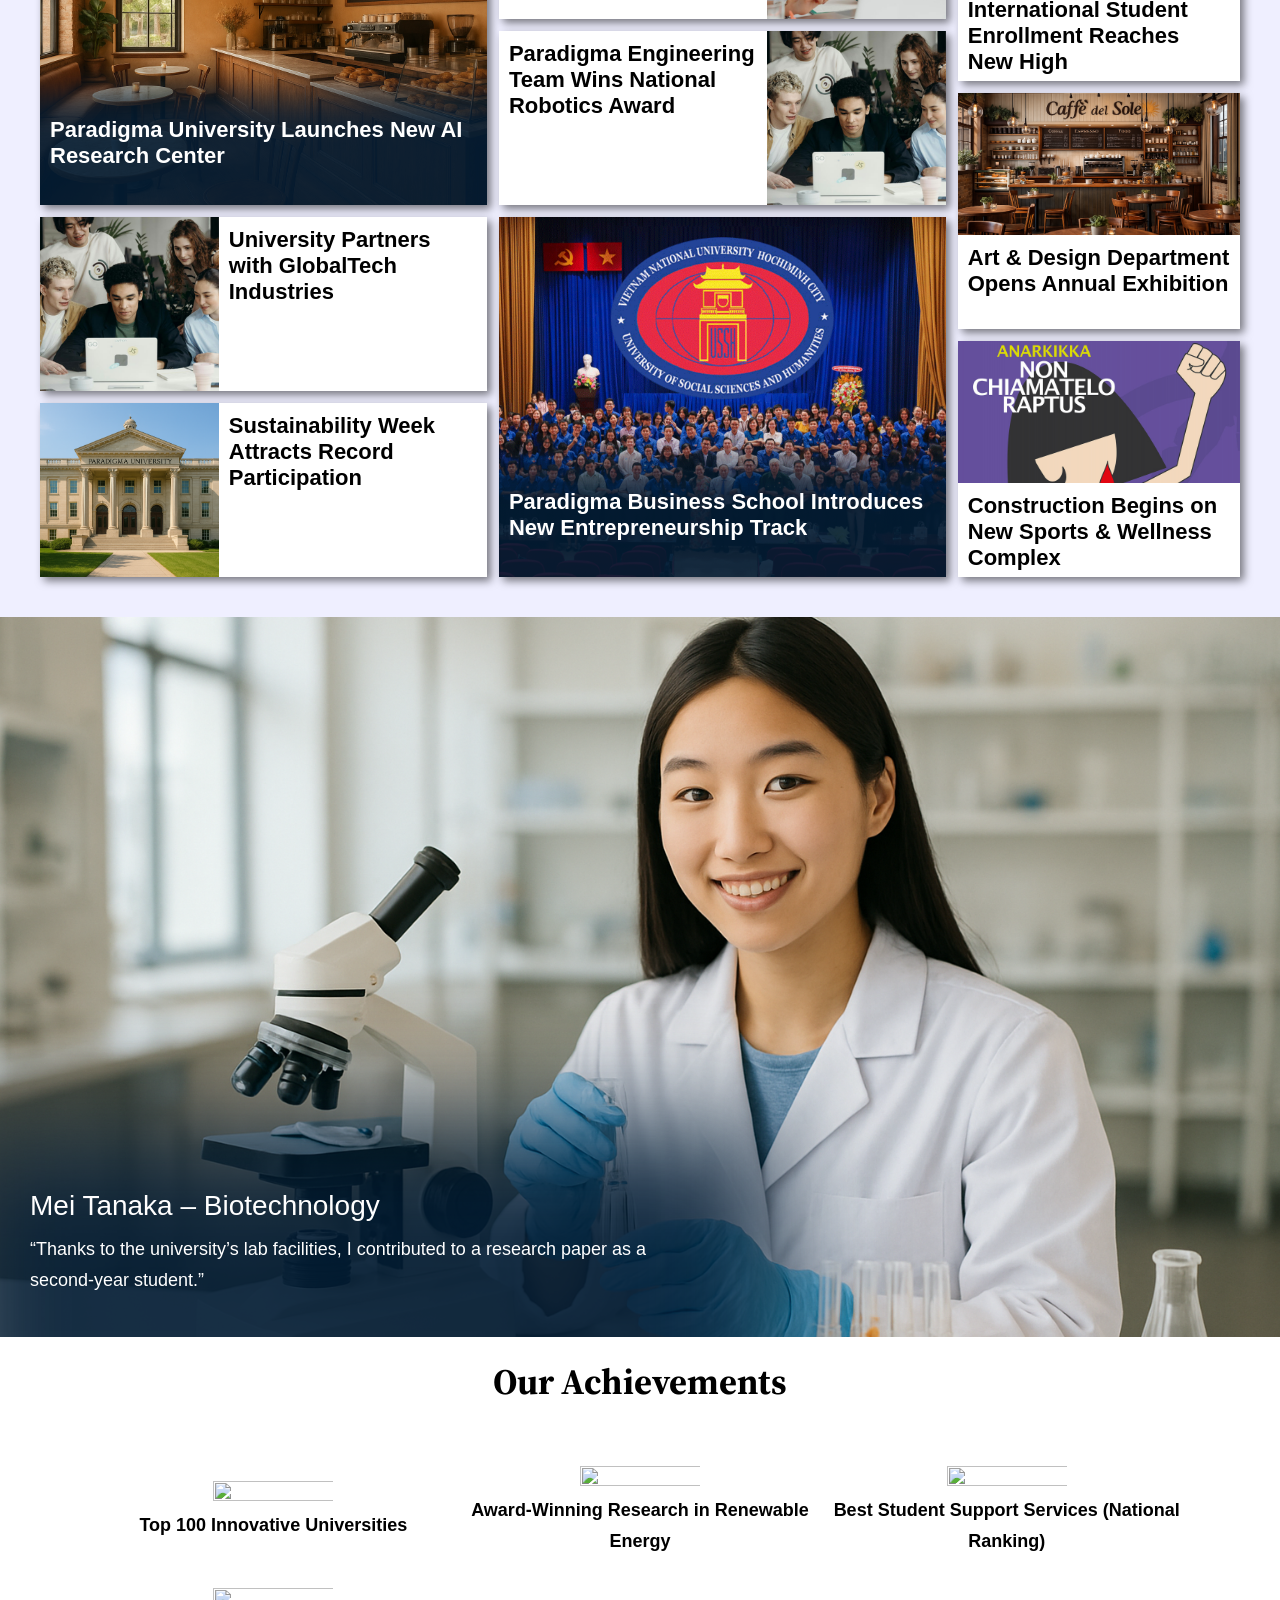
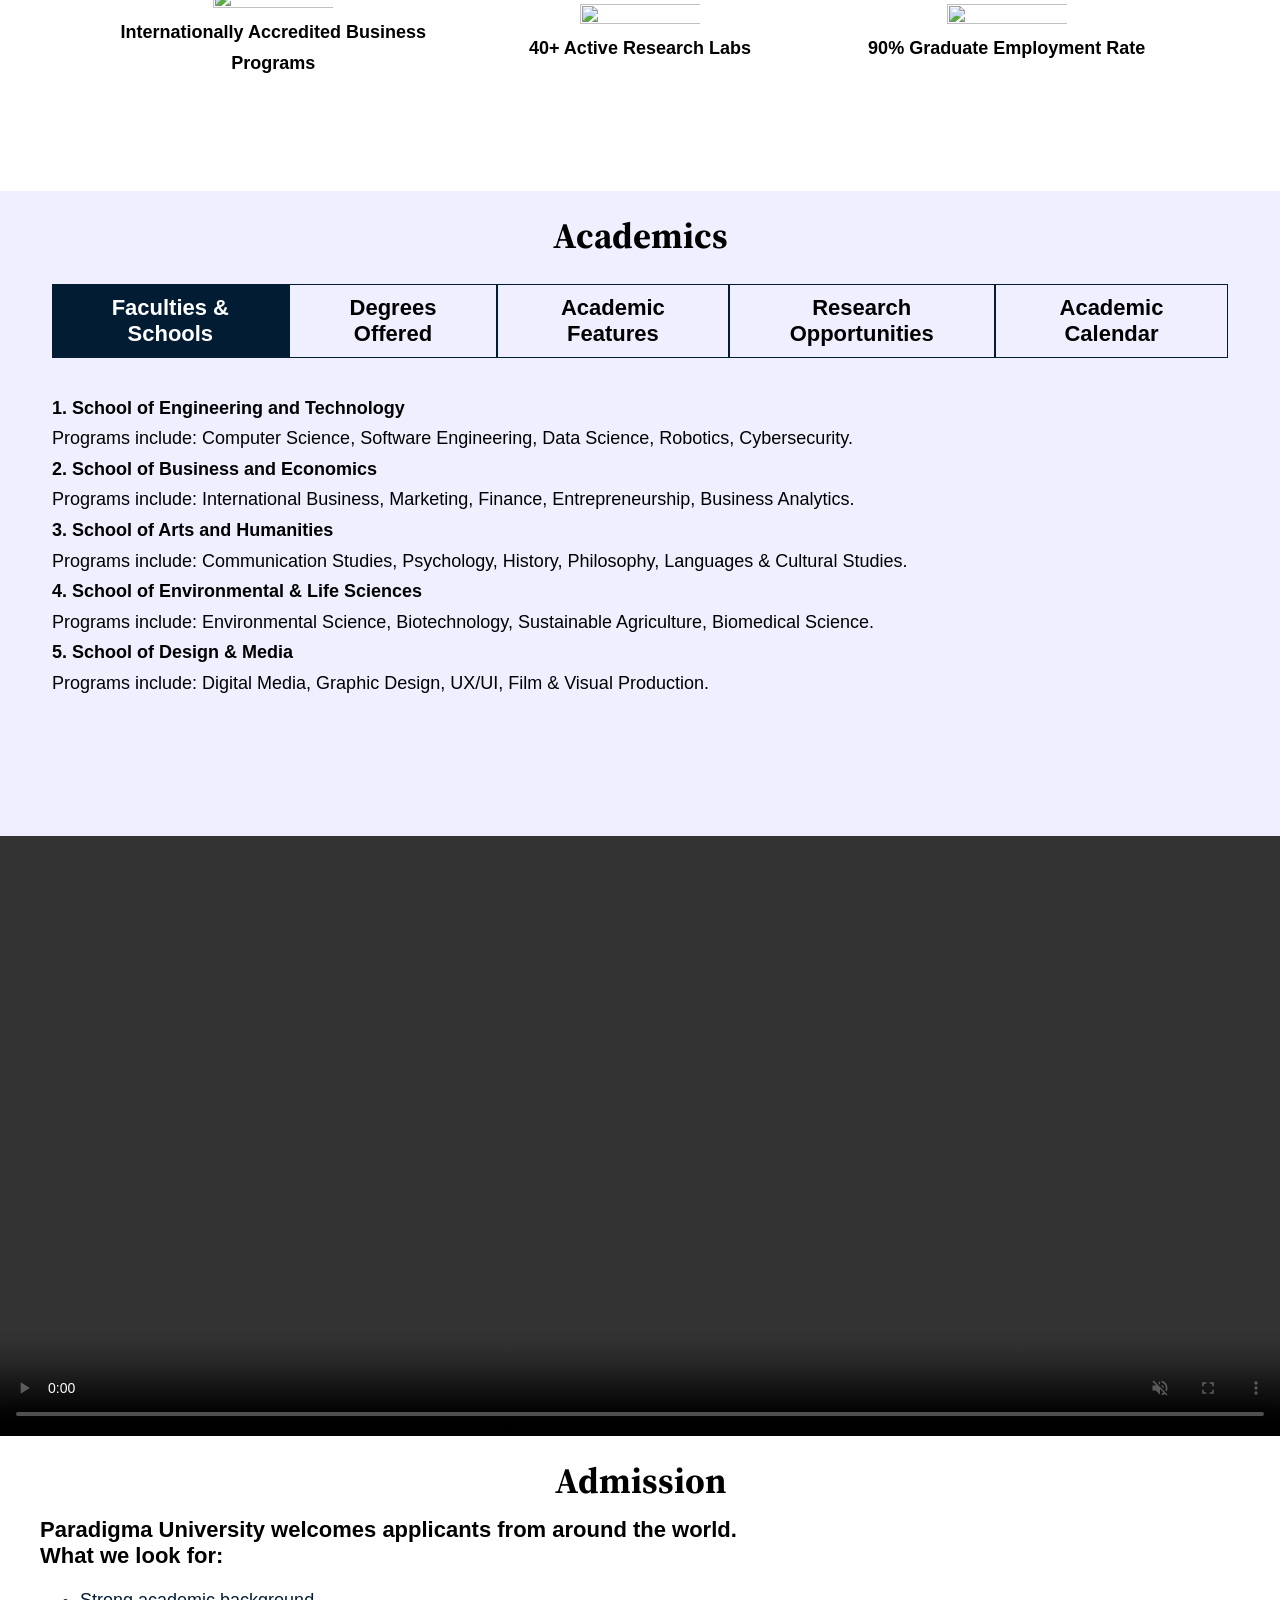
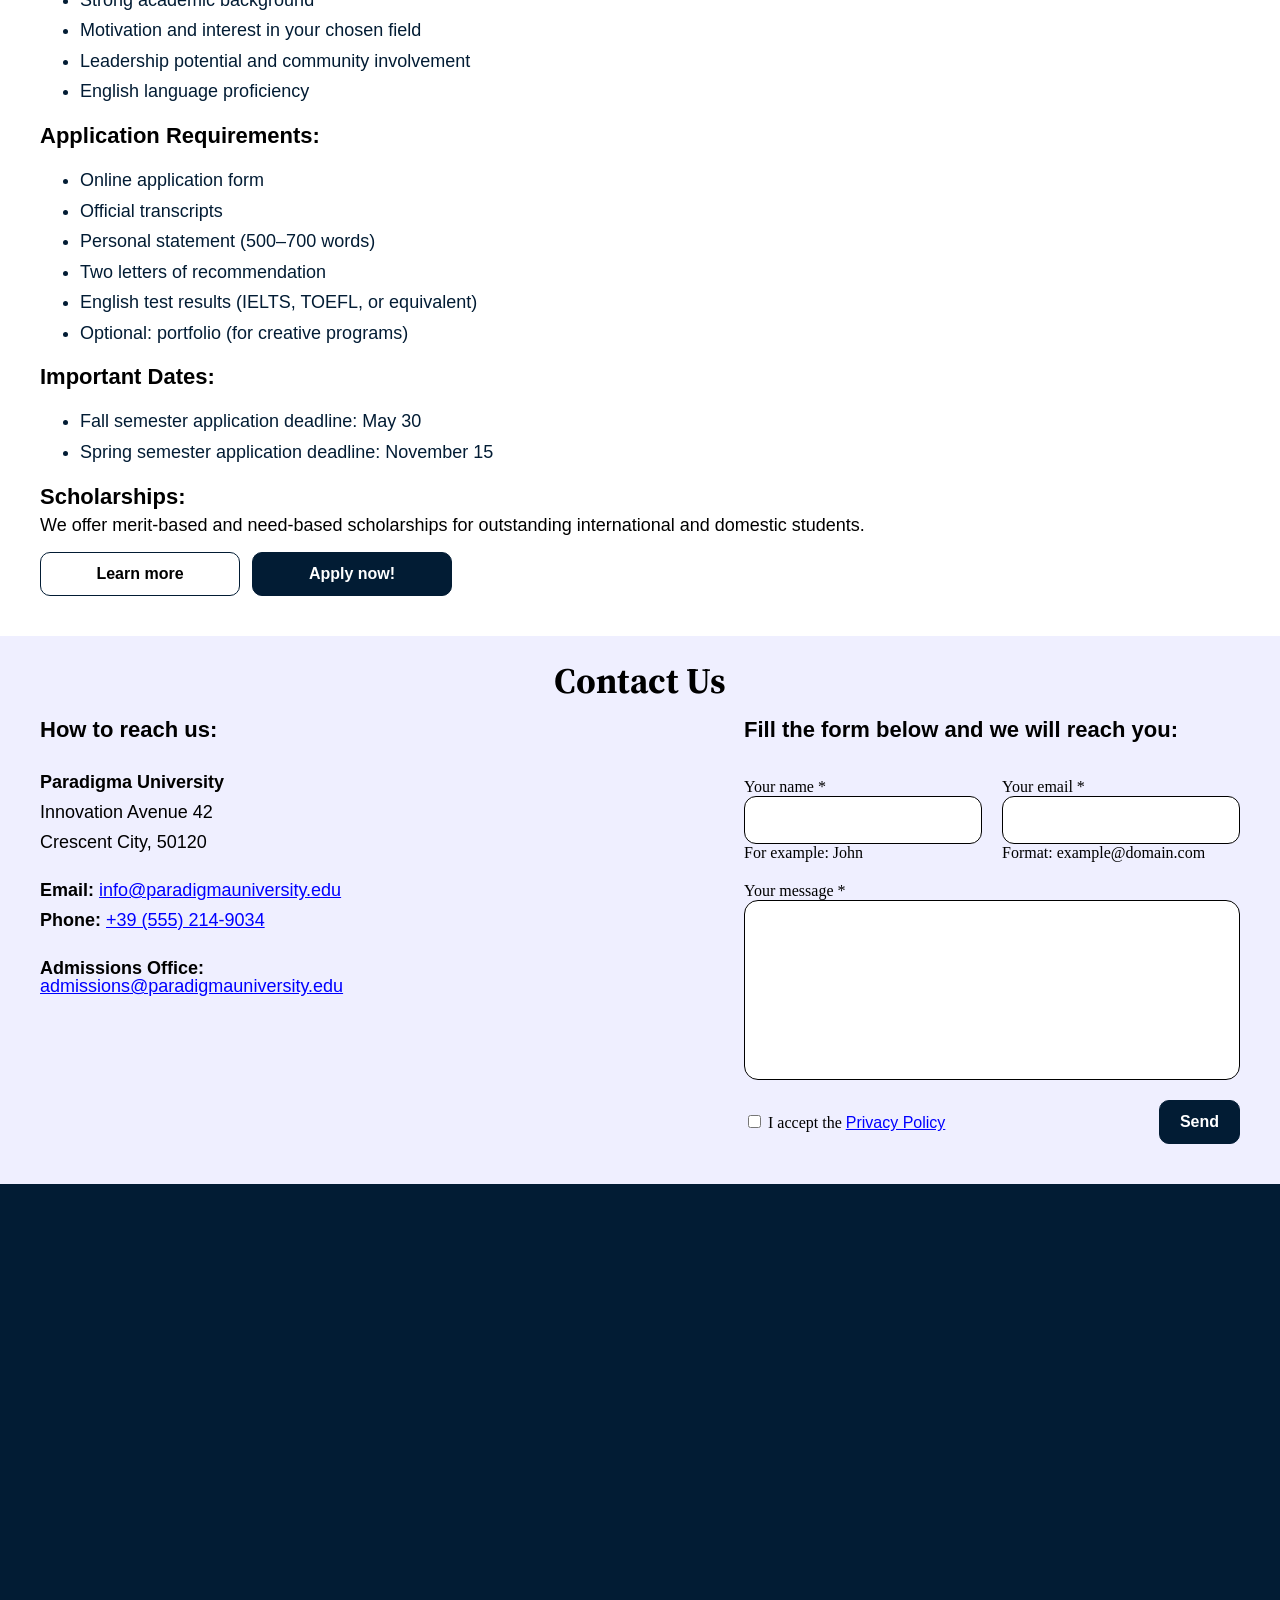
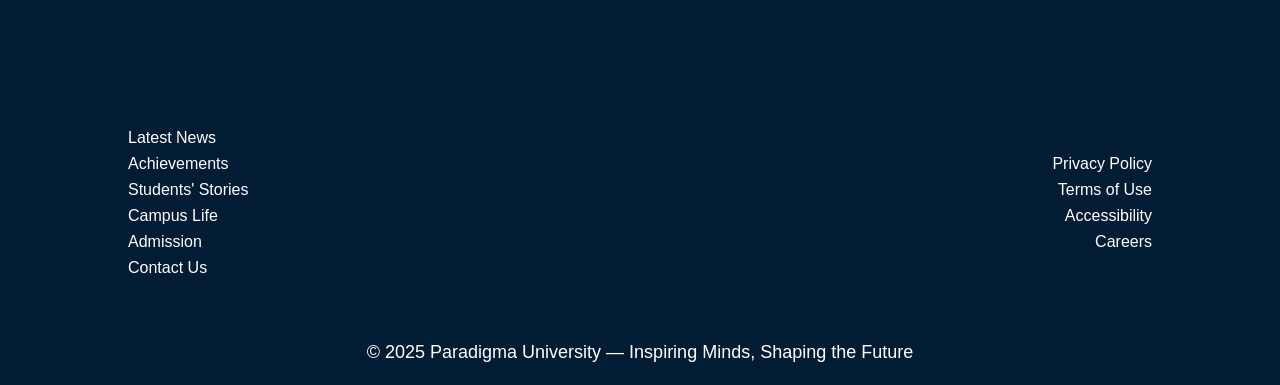
==== commit 197043a4: "small wrapper fixes" ====
--- a/code/index.html
+++ b/code/index.html
@@ -279,15 +279,17 @@
                 alt="Mei Tanaka working in biotechnology laboratory"
                 loading="lazy"
               />
-              <div class="slide-dark-block-container">
-                <div class="slide-dark-block"></div>
-              </div>
-              <div class="slide-text-container">
-                <h3>Mei Tanaka – Biotechnology</h3>
-                <p>
-                  “Thanks to the university’s lab facilities, I contributed to a
-                  research paper as a second-year student.”
-                </p>
+              <div class="block-and-text-container">
+                <div class="slide-dark-block-container">
+                  <div class="slide-dark-block"></div>
+                </div>
+                <div class="slide-text-container">
+                  <h3>Mei Tanaka – Biotechnology</h3>
+                  <p>
+                    “Thanks to the university’s lab facilities, I contributed to
+                    a research paper as a second-year student.”
+                  </p>
+                </div>
               </div>
             </div>
             <div class="slide">
@@ -313,6 +315,7 @@
                 alt="Liam Rivera presenting business plan"
                 loading="lazy"
               />
+
               <div class="slide-dark-block-container">
                 <div class="slide-dark-block"></div>
               </div>
--- a/code/style.css
+++ b/code/style.css
@@ -449,6 +449,8 @@
 
 /* student stories */
 .stories__carousel {
+  max-width: 2200px;
+  justify-self: center;
   display: flex;
   width: 100%;
   height: 80vh;
@@ -501,7 +503,11 @@
   filter: blur(50px);
   transform: scale(1.2);
 }
+.block-and-text-container {
+  max-width: 1200px;
+}
 .slide-text-container {
+  max-width: 1200px;
   position: absolute;
   display: flex;
   flex-direction: column;
@@ -697,6 +703,7 @@
 .achievement-element img {
   align-self: center;
   width: calc(100vw / 8);
+  max-width: 120px;
   height: 100%;
 }
 
